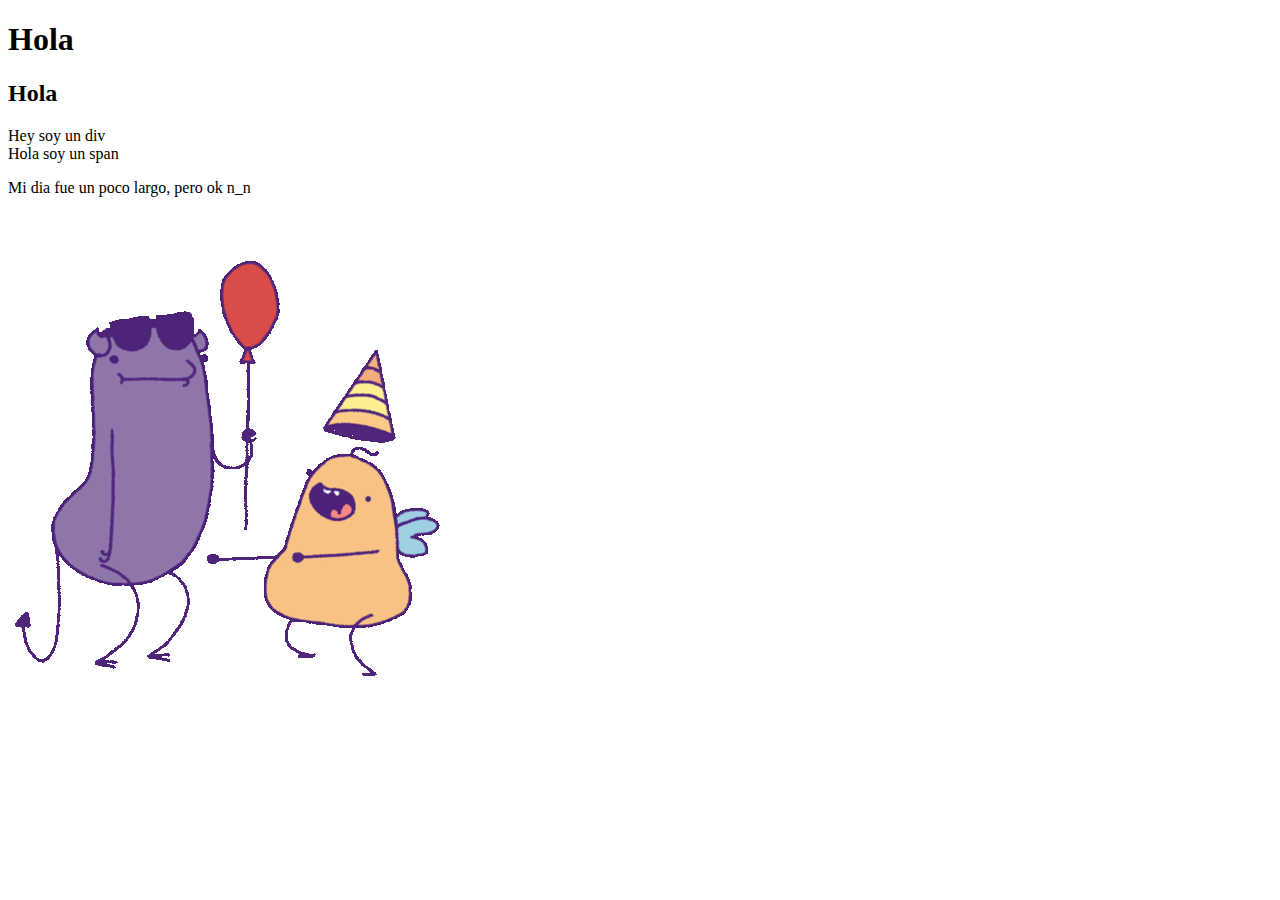
==== index.html @ 83a859d7 "Firts tags" ====
<!DOCTYPE html>
<html lang="en">
<head>
    <meta charset="UTF-8">
    <title>Document</title>
</head>
<body>
    <h1>Hola</h1>
    <h2>Hola</h2>
    <div>Hey soy un div</div>
    <span>Hola soy un span</span>
    <p>Mi dia fue un poco largo, pero ok n_n</p>
    <img src="imges/yay.gif" alt="">
</body>
</html>
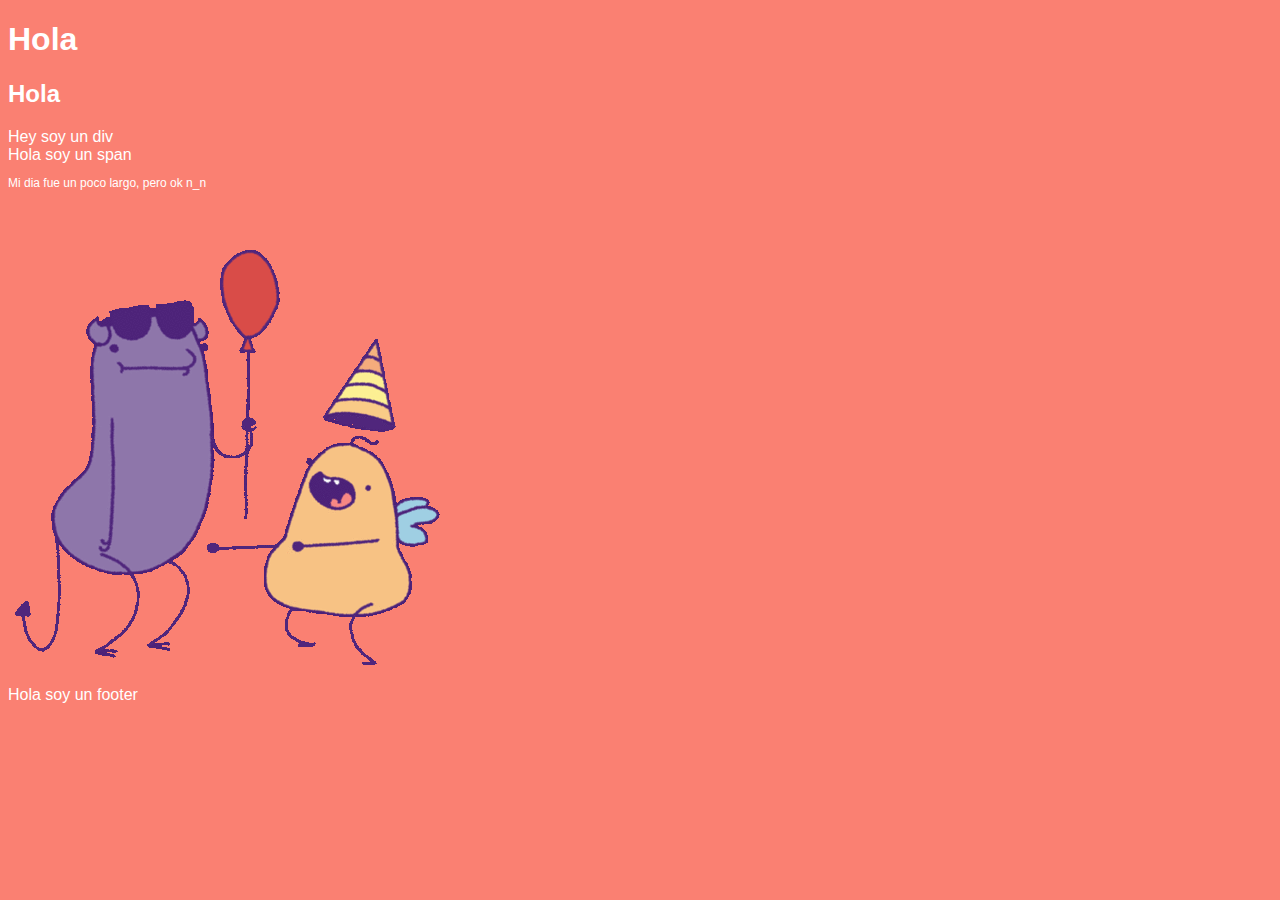
==== commit 2ea16603: "Estructura del proyecto" ====
--- a/index.html
+++ b/index.html
@@ -2,6 +2,8 @@
 <html lang="en">
 <head>
     <meta charset="UTF-8">
+    <meta name="description" content="This is a website">
+    <link rel="stylesheet" href="css/estilos.css">
     <title>Document</title>
 </head>
 <body>
@@ -10,6 +12,8 @@
     <div>Hey soy un div</div>
     <span>Hola soy un span</span>
     <p>Mi dia fue un poco largo, pero ok n_n</p>
-    <img src="imges/yay.gif" alt="">
+    <img src="images/yay.gif" alt="">
+    <footer>Hola soy un footer</footer>
+    <script src="scripts/script.js"></script>
 </body>
 </html>--- a/css/estilos.css
+++ b/css/estilos.css
@@ -0,0 +1,26 @@
+/*
+#  ·················
+#  ··_______________
+#  ·/·___/·___/·___/
+#  /·/__(__··|__··)·
+#  \___/____/____/··
+#  ·················
+*/
+body{
+    background: salmon;
+    font-family: helvetica;
+    color: white;
+  
+  }
+  
+  p{
+    font-size: 12px;
+  }
+  
+  #soyunid{
+    color: blue;
+  }
+  
+  .soyunaclase{
+    color: gray;
+  }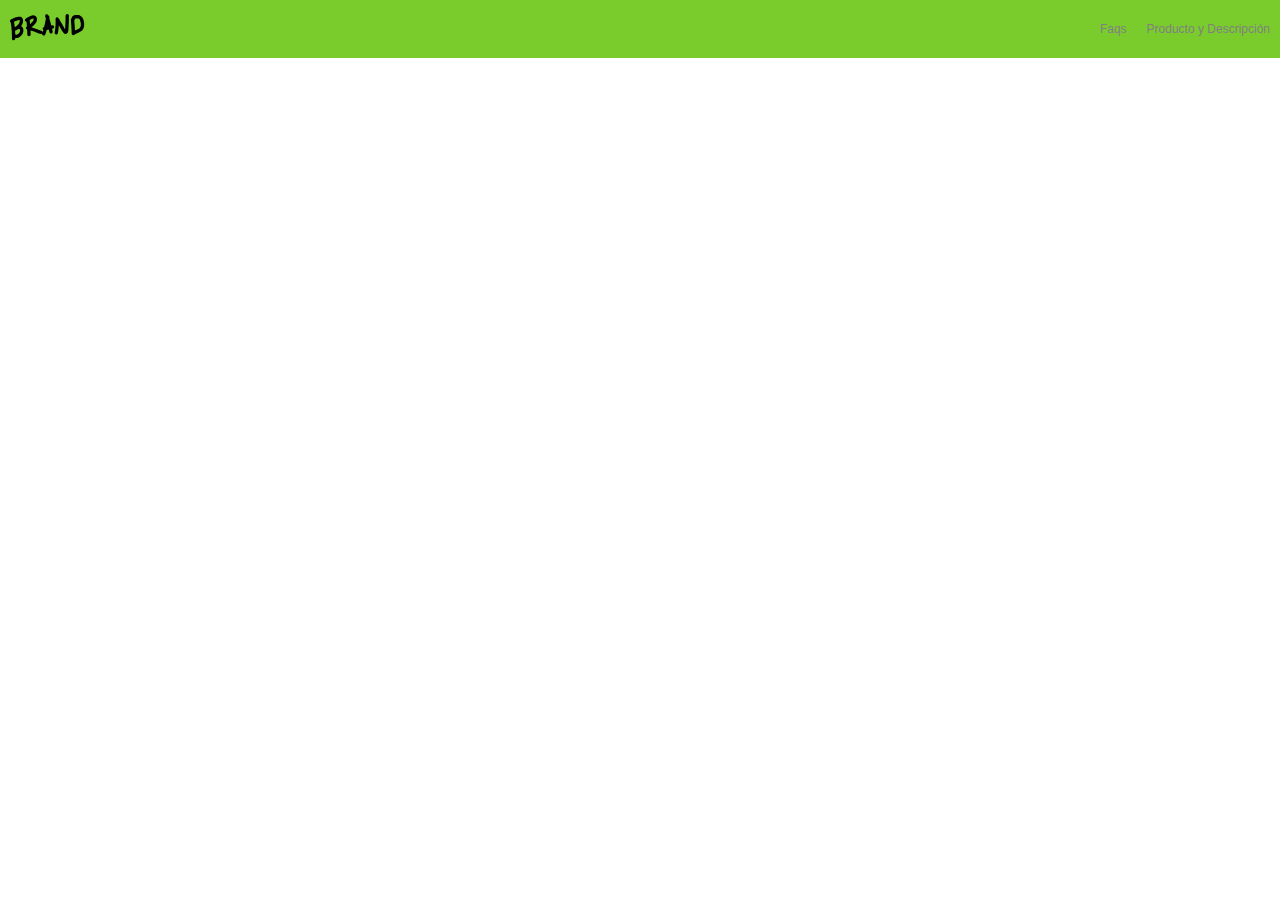
==== commit 9ab17fa2: "Maquetación de la pagina" ====
--- a/index.html
+++ b/index.html
@@ -1,19 +1,24 @@
 <!DOCTYPE html>
-<html lang="en">
+<html lang="es">
 <head>
     <meta charset="UTF-8">
     <meta name="description" content="This is a website">
     <link rel="stylesheet" href="css/estilos.css">
-    <title>Document</title>
+    <title>Brand</title>
 </head>
 <body>
-    <h1>Hola</h1>
-    <h2>Hola</h2>
-    <div>Hey soy un div</div>
-    <span>Hola soy un span</span>
-    <p>Mi dia fue un poco largo, pero ok n_n</p>
-    <img src="images/yay.gif" alt="">
-    <footer>Hola soy un footer</footer>
-    <script src="scripts/script.js"></script>
+    <!--Aqui comienza el navbar-->
+    <nav>
+        <div class="brand_image">
+            <img src="images/logo.png" alt="">
+        </div>
+        <div class="nav_options"></div>
+            <ul>
+                <li><a href="#">Faqs</a></li>
+                <li><a href="#">Producto y Descripción</a></li>
+            </ul>
+        
+    </nav>
+    <!--aqui acaba el navbar-->
 </body>
 </html>--- a/css/estilos.css
+++ b/css/estilos.css
@@ -6,21 +6,36 @@
 #  \___/____/____/··
 #  ·················
 */
-body{
-    background: salmon;
-    font-family: helvetica;
-    color: white;
-  
-  }
-  
-  p{
-    font-size: 12px;
-  }
-  
-  #soyunid{
-    color: blue;
-  }
-  
-  .soyunaclase{
-    color: gray;
-  }+hmtl,body{
+  padding: 0px;
+  margin: 0px;
+  font-size: 12px;
+  font-family:Helvetica, sans-serif
+}
+
+nav{
+  display: flex;
+  background-color:#7ACC2D;
+  padding: 10px;
+  color:white;
+  justify-content: space-between;
+  align-items: center;
+}
+
+nav ul{
+  display: flex;
+}
+
+nav li{
+  padding-left: 20px;
+  list-style: none;
+}
+
+nav li a{
+  color: grey;
+  text-decoration: none;
+}
+
+nav li a:hover{
+  color: white;
+}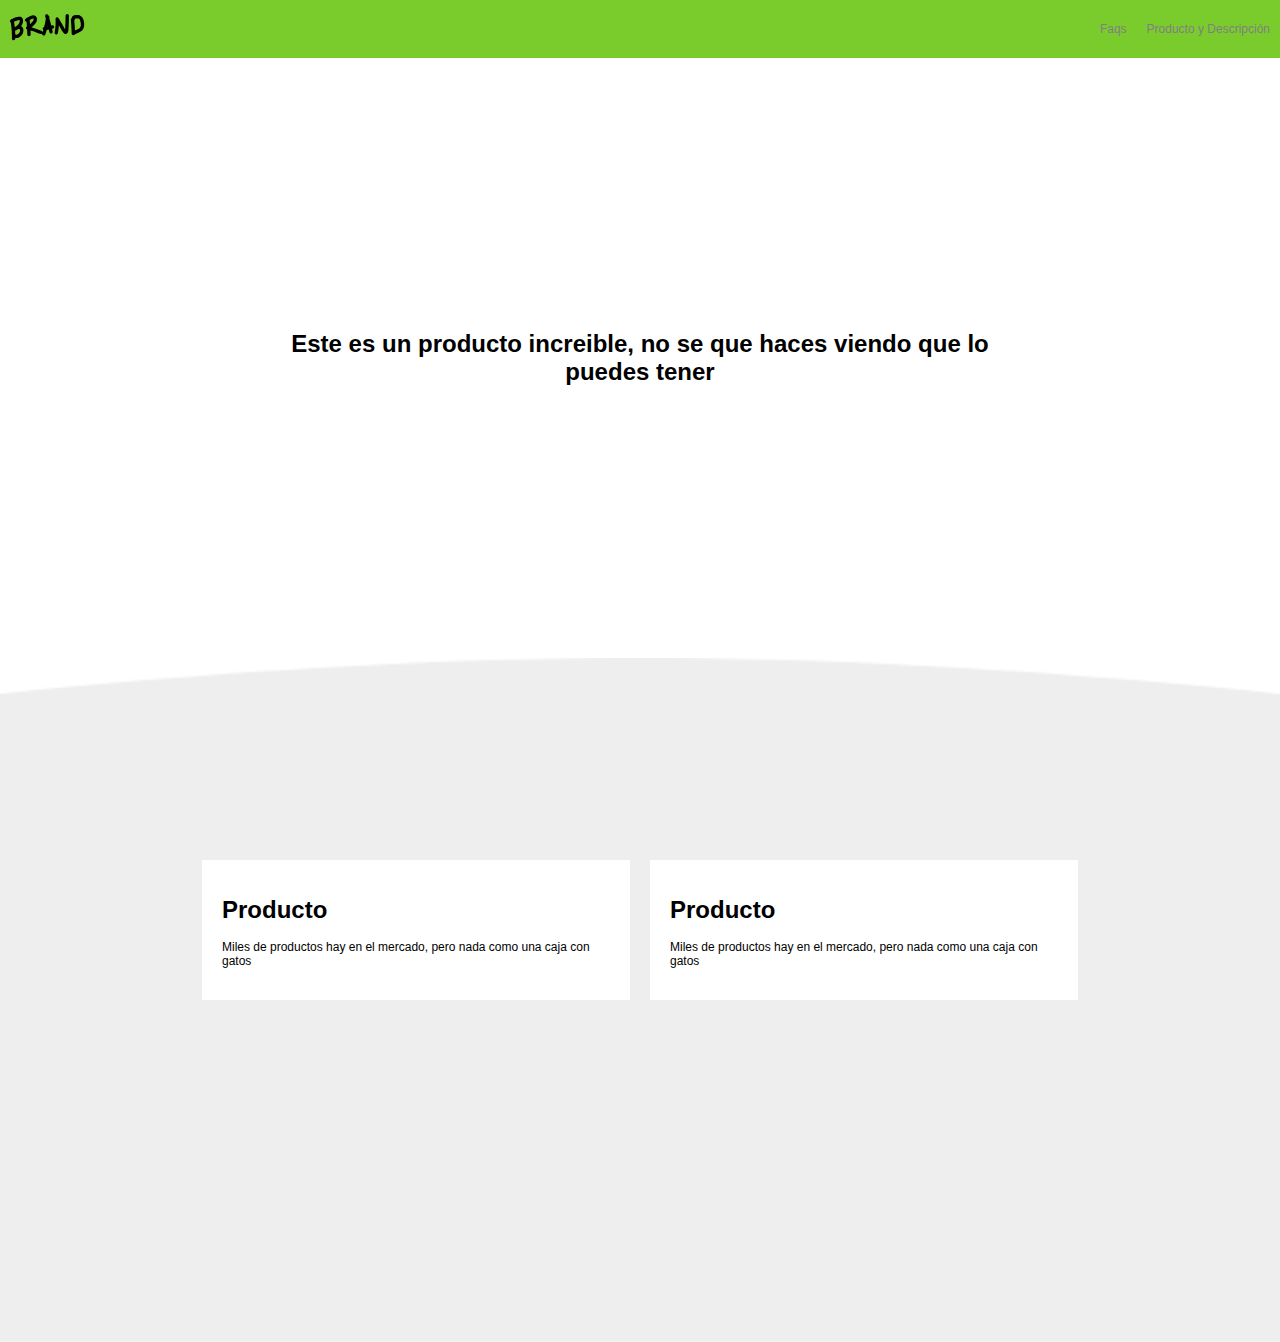
==== commit c68f1f61: "add section products" ====
--- a/index.html
+++ b/index.html
@@ -20,5 +20,25 @@
         
     </nav>
     <!--aqui acaba el navbar-->
+
+    <div class="main_section">
+        <h1>
+            Este es un producto increible, no se que haces viendo que lo puedes tener
+        </h1>
+    </div>   
+    <div class="products">
+        <div class="product">
+            <div class="content">
+                <h1>Producto</h1>
+                 <p>Miles de productos hay en el mercado, pero nada como una caja con gatos</p>
+            </div>
+        </div>
+        <div class="product">
+            <div class="content">
+                <h1>Producto</h1>
+                 <p>Miles de productos hay en el mercado, pero nada como una caja con gatos</p>
+            </div>
+        </div>
+    </div> 
 </body>
 </html>--- a/css/estilos.css
+++ b/css/estilos.css
@@ -38,4 +38,29 @@
 
 nav li a:hover{
   color: white;
+}
+
+/*------------------------------------- Main section  */
+
+.main_section{
+  padding: 20%;
+  text-align: center;
+}
+
+.products{
+  background-image: url("../images/curve.png");
+  height: 300px;
+  background-size: cover;
+  background-position: center top;
+  padding: 15%;
+  display: flex;
+}
+
+.product{
+  padding: 10px;
+}
+
+.product .content{
+  background-color: white;
+  padding: 20px;
 }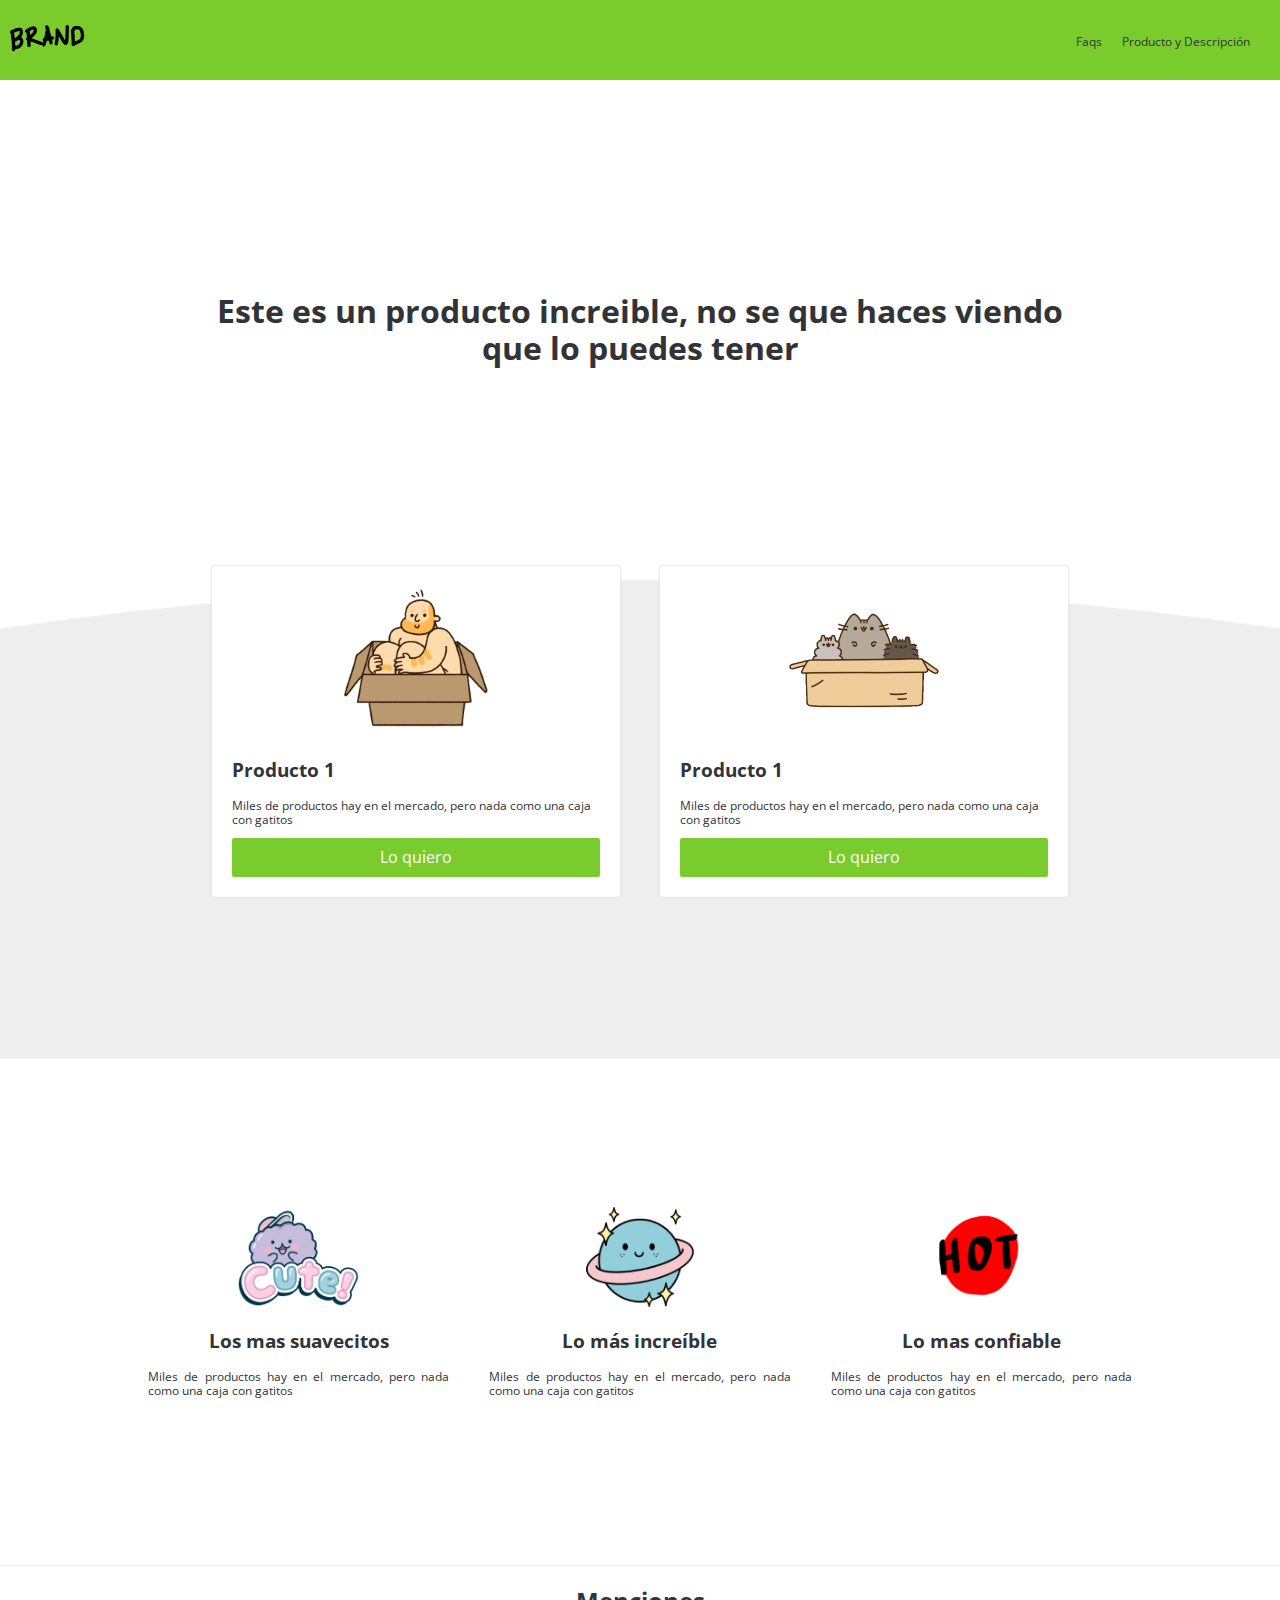
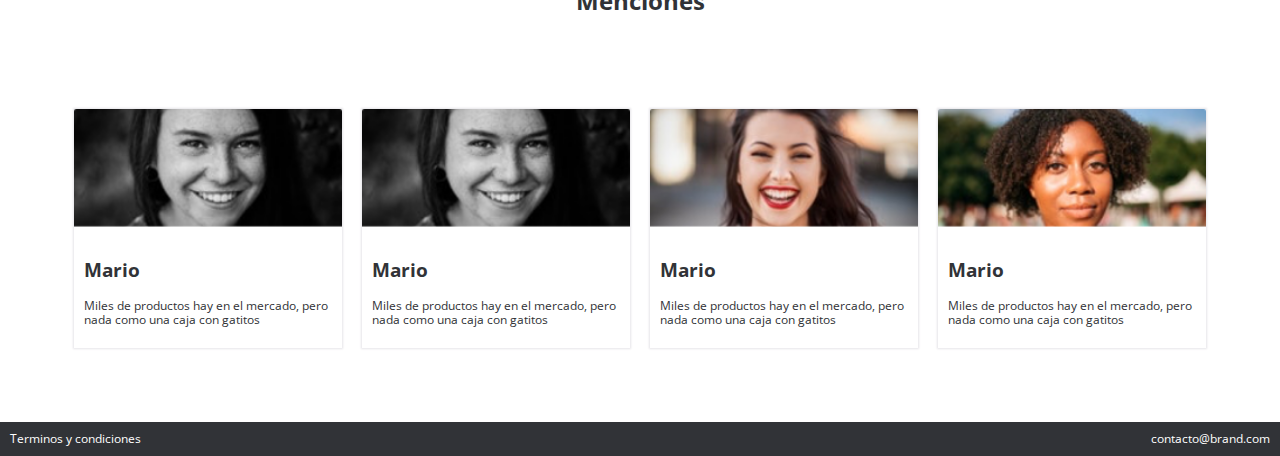
==== commit 84b01211: "Mucho por hoy" ====
--- a/index.html
+++ b/index.html
@@ -3,12 +3,15 @@
 <head>
     <meta charset="UTF-8">
     <meta name="description" content="This is a website">
+    <link rel="stylesheet" href="css/normalize.css">
+    <link rel="stylesheet" href="css/animation.css">
     <link rel="stylesheet" href="css/estilos.css">
-    <title>Brand</title>
+    <link rel="stylesheet" href="css/mobile.css">
+   <title>BRAND📦</title>
 </head>
 <body>
     <!--Aqui comienza el navbar-->
-    <nav>
+    <nav class="fadeInDown">
         <div class="brand_image">
             <img src="images/logo.png" alt="">
         </div>
@@ -21,24 +24,120 @@
     </nav>
     <!--aqui acaba el navbar-->
 
-    <div class="main_section">
+    <div class="main_section fadeIn">
         <h1>
             Este es un producto increible, no se que haces viendo que lo puedes tener
         </h1>
     </div>   
-    <div class="products">
-        <div class="product">
-            <div class="content">
-                <h1>Producto</h1>
-                 <p>Miles de productos hay en el mercado, pero nada como una caja con gatos</p>
+    <div class="products fadeInUp">
+       <div class="product">
+                      <div class="content">
+                        <div class="image-product">
+                          <img src="images/box1.png" alt="">
+                        </div>
+                        <h3>Producto 1</h3>
+                        <p>Miles de productos hay en el mercado, pero nada como una caja con gatitos</p>
+                        <button class="main_btn">
+                          Lo quiero
+                        </button>
+                      </div>
+                    </div>
+                    <div class="product">
+                      <div class="content">
+                        <div class="image-product">
+                          <img src="images/box2.png" alt="">
+                        </div>
+                        <h3>Producto 1</h3>
+                        <p>Miles de productos hay en el mercado, pero nada como una caja con gatitos</p>
+                        <button class="main_btn">
+                          Lo quiero
+                        </button>
+                      </div>
+                    </div>
+                  </div>
+<!-- Fin productos -->
+    <!-- Inicia beneficios -->
+    <div class="beneficios">
+            <div class="beneficio">
+              <div class="content_beneficio">
+                <img src="images/b1.png" alt="">
+                <h3>Los mas suavecitos</h3>
+                <p class="text_beneficio">
+                  Miles de productos hay en el mercado, pero nada como una caja con gatitos
+                </p>
+              </div>
             </div>
-        </div>
-        <div class="product">
-            <div class="content">
-                <h1>Producto</h1>
-                 <p>Miles de productos hay en el mercado, pero nada como una caja con gatos</p>
+            <div class="beneficio">
+              <div class="content_beneficio">
+                <img src="images/b2.png" alt="">
+                <h3>Lo más increíble</h3>
+                <p class="text_beneficio">
+                  Miles de productos hay en el mercado, pero nada como una caja con gatitos
+                </p>
+              </div>
             </div>
-        </div>
-    </div> 
-</body>
-</html>+            <div class="beneficio">
+              <div class="content_beneficio">
+                <img src="images/b3.png" alt="">
+                <h3>Lo mas confiable</h3>
+                <p class="text_beneficio">
+                  Miles de productos hay en el mercado, pero nada como una caja con gatitos
+                </p>
+              </div>
+            </div>
+          </div>
+          <!-- Fin beneficios -->
+          <hr>
+          <!-- Inicia menciones -->
+          <h2 class="mention_title">Menciones</h2>
+          <div class="mentions">
+            <div class="mention">
+              <div class="content_mention">
+                <img src="images/p2.png" alt="">
+                <div class="text">
+                  <h3>Mario</h3>
+                  <p>Miles de productos hay en el mercado, pero nada como una caja con gatitos</p>
+                </div>
+              </div>
+            </div>
+            <div class="mention">
+              <div class="content_mention">
+                <img src="images/p2.png" alt="">
+                <div class="text">
+                  <h3>Mario</h3>
+                  <p>Miles de productos hay en el mercado, pero nada como una caja con gatitos</p>
+                </div>
+              </div>
+            </div>
+            <div class="mention">
+              <div class="content_mention">
+                <img src="images/p3.png" alt="">
+                <div class="text">
+                  <h3>Mario</h3>
+                  <p>Miles de productos hay en el mercado, pero nada como una caja con gatitos</p>
+                </div>
+              </div>
+            </div>
+            <div class="mention">
+              <div class="content_mention">
+                <img src="images/p4.png" alt="">
+                <div class="text">
+                  <h3>Mario</h3>
+                  <p>Miles de productos hay en el mercado, pero nada como una caja con gatitos</p>
+                </div>
+              </div>
+            </div>
+          </div>
+          <!-- Fin de menciones -->
+          <!-- Inicio de footer -->
+          <footer>
+            <div class="option">Terminos y condiciones</div>
+            <div class="option">contacto@brand.com</div>
+          </footer>
+          <!-- Fin de Footer -->
+      
+          <!-- Script -->
+          <script src="scripts/script.js"></script>
+    </body> <!-- Cierra body -->
+</html> <!-- Cierra html -->
+      --- a/css/animation.css
+++ b/css/animation.css
@@ -0,0 +1,63 @@
+.fadeIn{
+    -webkit-animation-duration: 4s;
+    animation-duration: 4s;
+    -webkit-animation-fill-mode: both;
+    animation-fill-mode: both;
+    -webkit-animation-name: fadeIn;
+    animation-name: fadeIn;
+}
+
+@keyframes fadeIn{
+    from{
+        opacity: 0;
+    }
+    to{
+        opacity: 1;
+    }
+}
+
+
+
+.fadeInDown{
+    -webkit-animation-duration: 1s;
+    animation-duration: 1s;
+    -webkit-animation-fill-mode: both;
+    animation-fill-mode: both;
+    -webkit-animation-name: fadeIn;
+    animation-name: fadeIn;
+}
+
+
+@keyframes fadeInDown{
+        from{
+            opacity: 0;
+            -webkit-transform: translate3d(0,-100%,0);
+            transform: translate3d(0,-100%,0);
+        }to{
+            opacity: 1;
+            -webkit-transform: translate3d(0,0,0);
+            transform: translate3d(0,0,0);
+        }
+}
+
+.fadeInUp{
+    -webkit-animation-duration: 1s;
+    animation-duration: 1s;
+    -webkit-animation-fill-mode: both;
+    animation-fill-mode: both;
+    -webkit-animation-name: fadeInUp;
+    animation-name: fadeInUp;
+}
+
+
+@keyframes fadeInUp{
+        from{
+            opacity: 0;
+            -webkit-transform: translate3d(0,100%,0);
+            transform: translate3d(0,100%,0);
+        }to{
+            opacity: 1;
+            -webkit-transform: translate3d(0,0,0);
+            transform: translate3d(0,0,0);
+        }
+}--- a/css/estilos.css
+++ b/css/estilos.css
@@ -6,61 +6,177 @@
 #  \___/____/____/··
 #  ·················
 */
-hmtl,body{
-  padding: 0px;
-  margin: 0px;
-  font-size: 12px;
-  font-family:Helvetica, sans-serif
+@import url('https://fonts.googleapis.com/css?family=Open+Sans:400,700');
+/*------ Variables */
+:root{
+  /*------ Colores */
+  --green-color: #7ACC2D;
+  --black-color: #313337;
+  --white-color: white;
+  /*------ Tipografía */
+  --normal:12px;
+  /*------ Espaciado */
+  --space:10px;
+  --space-2:20px;
+  /*------ Box shadow*/
+  --box:0px 0 2px 1px #e6e5e9;
 }
+
+/* -------------------------------------------  */
+html, body{
+  margin:0;
+  padding: 0;
+  font-family: 'Open Sans', sans-serif;
+  color: var(--black-color);
+}
+
+p{
+  font-size: var(--normal);
+}
+
 
 nav{
   display: flex;
-  background-color:#7ACC2D;
-  padding: 10px;
-  color:white;
   justify-content: space-between;
   align-items: center;
+  padding: var(--space);
+  min-height: 60px;
+  background-color: var(--green-color);
 }
 
-nav ul{
+nav a{
+  text-decoration: none;
+  color: var(--black-color);
+  font-size: var(--normal);
+}
+
+nav a:hover{
+  color: var(--white-color);
+}
+
+nav ul {
   display: flex;
 }
 
-nav li{
-  padding-left: 20px;
+nav ul li{
+  padding-right: 20px;
   list-style: none;
 }
 
-nav li a{
-  color: grey;
-  text-decoration: none;
+hr{
+  opacity: .2;
 }
 
-nav li a:hover{
-  color: white;
+/* ------------------------------------------- MAIN SECTION */
+
+.main_section{
+  text-align: center;
+  padding: 15%;
 }
 
-/*------------------------------------- Main section  */
+/* -------------------------------------------  PRODUCTOS */
 
-.main_section{
-  padding: 20%;
+.products{
+  background-image: url("../images/curve.png");
+  padding: 15%;
+  background-position: center top;
+  background-repeat: no-repeat;
+  display: flex;
+  height: 95px;
+  background-size: cover;
+
+}
+
+.product{
+  padding: 20px;
+  margin-top: -226px;
+}
+
+.image-product{
   text-align: center;
 }
 
-.products{
-  background-image: url("../images/curve.png");
-  height: 300px;
-  background-size: cover;
-  background-position: center top;
-  padding: 15%;
+.content{
+  padding: 20px;
+  background: var(--white-color);
+  border-radius: 3px;
+  box-shadow: 0px 0 2px 1px #e6e5e9;
+}
+
+.main_btn{
+  padding: var(--space);
+  background-color: var(--green-color);
+  width: 100%;
+  border: 0px;
+  border-radius: 2px;
+  cursor: pointer;
+  color: var(--white-color);
+}
+.main_btn:hover{
+  background-color: #63a426;
+}
+
+/* Beneficios */
+.beneficios{
+  padding: 10%;
   display: flex;
 }
 
-.product{
-  padding: 10px;
+.beneficio{
+  text-align: center;
+  padding: 20px;
 }
 
-.product .content{
-  background-color: white;
-  padding: 20px;
-}+.beneficio img{
+  max-height: 100px
+}
+
+.text_beneficio{
+  text-align: justify;
+}
+
+/* Mentions */
+.mentions{
+  display: flex;
+  padding: 5%;
+}
+.mention img{
+  width: 100%;
+}
+h2.mention_title{
+  text-align: center;
+}
+.mention{
+  padding: var(--space);
+}
+.content_mention{
+  box-shadow: 0px 0 2px 1px #e6e5e9;
+}
+.mention .text{
+  padding: var(--space);
+}
+/* ------------------------------------------- Venta */
+
+.modulo_pago{
+background-color:var(--white-color);
+box-shadow: var(--box);
+padding:var(--space);
+}
+
+.modulo_pago_images{
+  max-width: 150px;
+  text-align: center;
+  width: 100%;
+  margin:auto;
+}
+
+
+/* ------------------------------------------- Footer */
+footer{
+  display: flex;
+  justify-content: space-between;
+  font-size: var(--normal);
+  background-color: var(--black-color);
+  padding: var(--space);
+  color: var(--white-color);
+}
--- a/css/mobile.css
+++ b/css/mobile.css
@@ -0,0 +1,18 @@
+@media (max-width: 600px) {
+
+  .products{
+    display: inherit;
+    height: auto;
+  }
+  .product{
+    margin-top: auto;
+  }
+  .main_section{
+    padding: 4%;
+  }
+  .beneficios, .mentions{
+    display: inherit;
+  }
+
+
+}
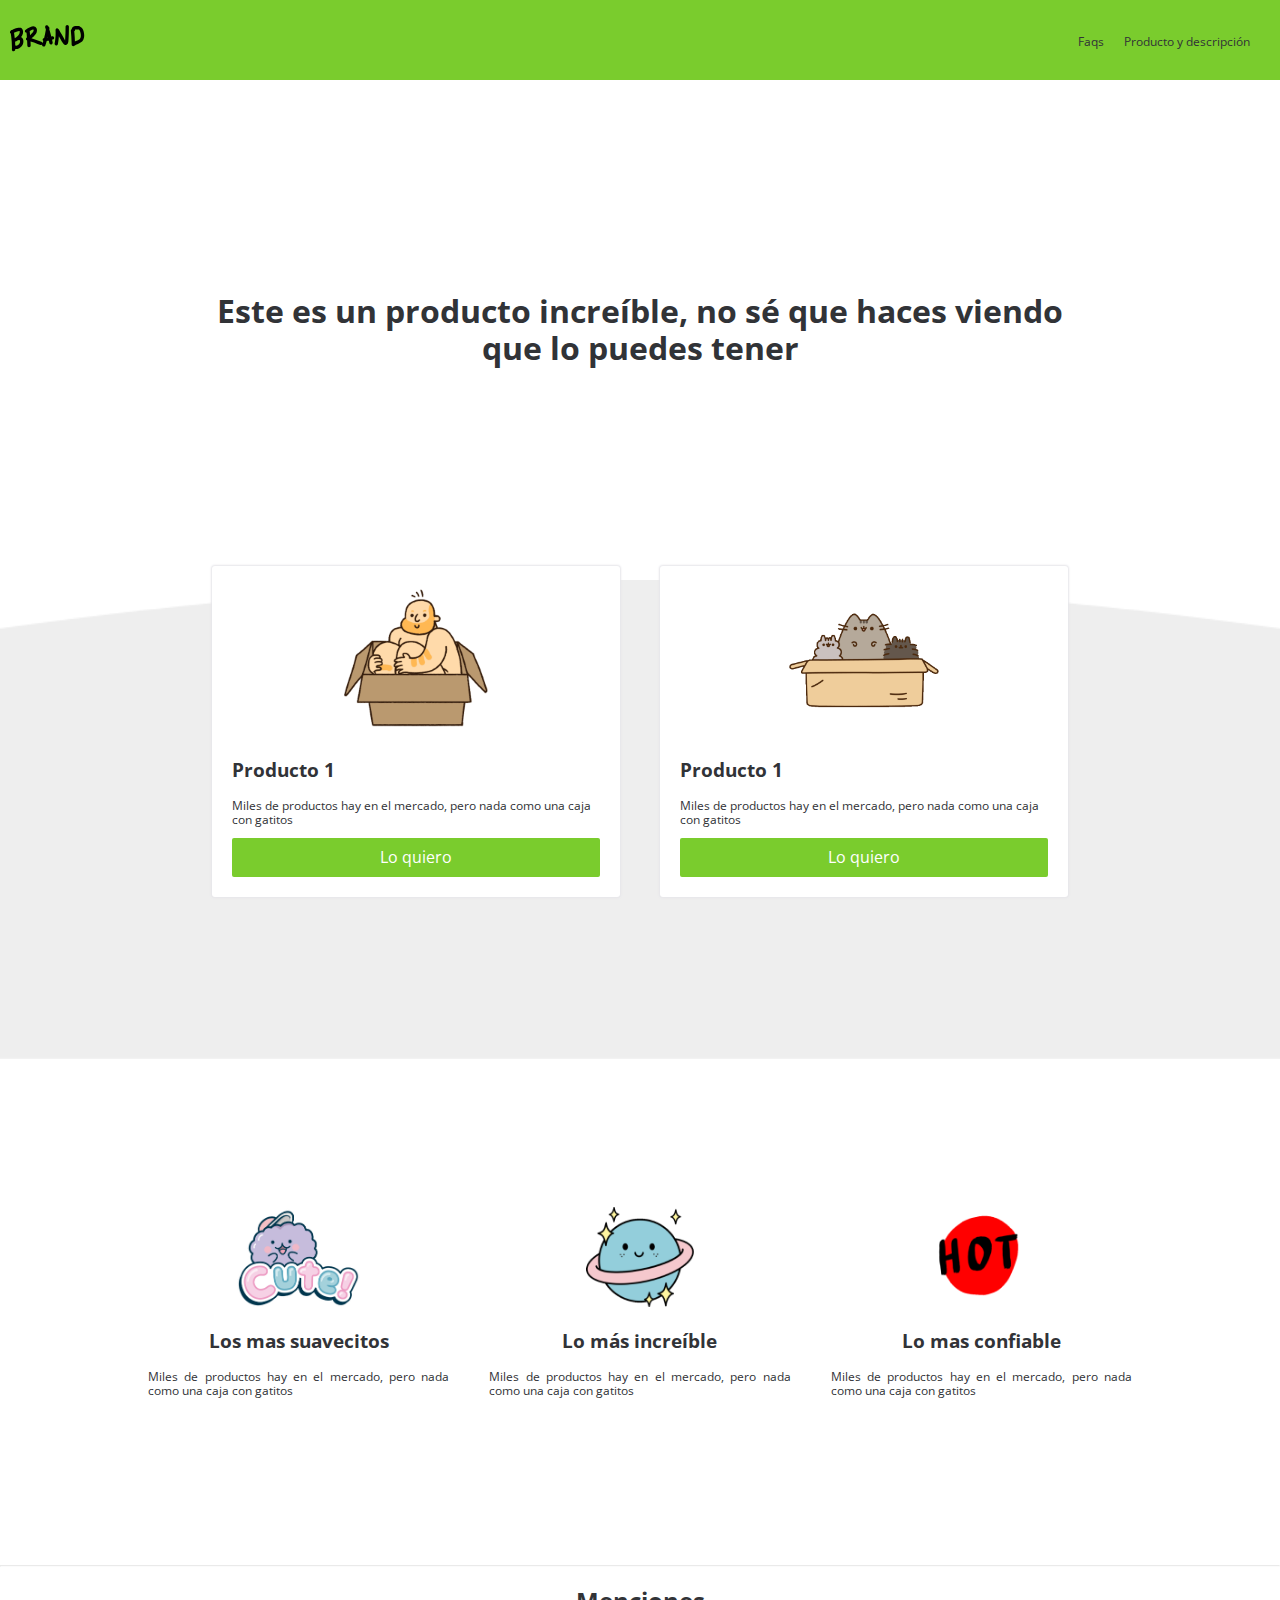
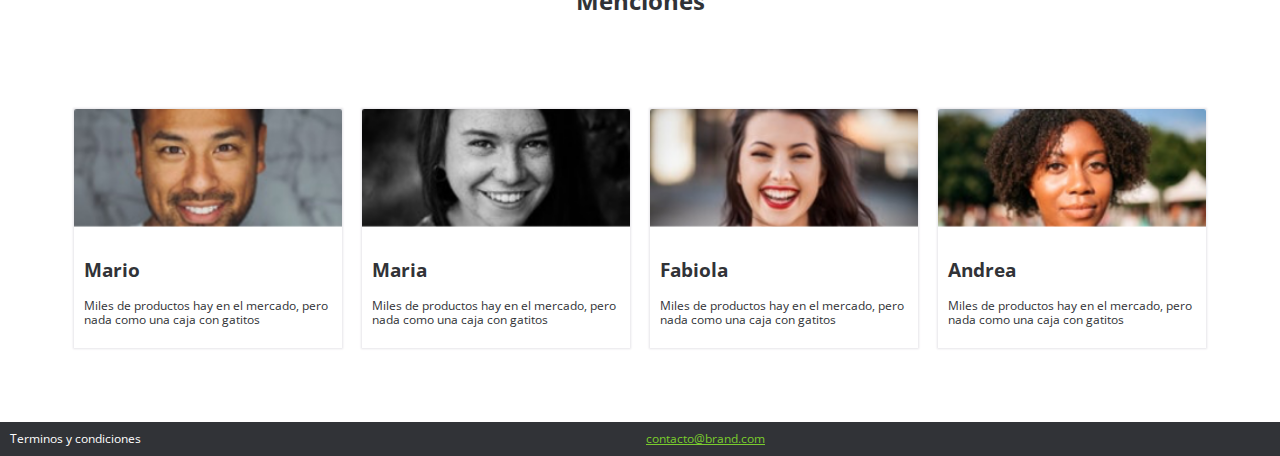
==== commit f66eb22f: "Final del proyecto" ====
--- a/index.html
+++ b/index.html
@@ -1,143 +1,144 @@
 <!DOCTYPE html>
-<html lang="es">
-<head>
-    <meta charset="UTF-8">
-    <meta name="description" content="This is a website">
+<html lang="en">
+  <head>
+    <meta charset="utf-8">
+    <meta name="description" content="Este es un sitio de producto genial">
+    <!-- Aqui podemos poner algún framework -->
+
+    <!-- Aqui podemos poner algún framework -->
     <link rel="stylesheet" href="css/normalize.css">
-    <link rel="stylesheet" href="css/animation.css">
     <link rel="stylesheet" href="css/estilos.css">
     <link rel="stylesheet" href="css/mobile.css">
-   <title>BRAND📦</title>
-</head>
-<body>
-    <!--Aqui comienza el navbar-->
+    <link rel="stylesheet" href="css/animations.css">
+    <title>BRAND📦</title>
+
+  </head> <!-- Cierra head -->
+  <body>
     <nav class="fadeInDown">
-        <div class="brand_image">
-            <img src="images/logo.png" alt="">
+      <a href="#"><img src="images/logo.png" alt=""></a>
+      <ul>
+        <li>
+          <a href="#">Faqs</a></li>
+        <li>
+          <a href="producto.html">Producto y descripción</a></li>
+      </ul>
+    </nav>
+    <h1 class="main_section fadeIn">
+      Este es un producto increíble, no sé que haces viendo que lo puedes tener
+    </h1>
+    <!-- Inicio productos -->
+    <div class="products">
+      <div class="product fadeInUp">
+        <div class="content">
+          <div class="image-product">
+            <img src="images/box1.png" alt="">
+          </div>
+          <h3>Producto 1</h3>
+          <p>Miles de productos hay en el mercado, pero nada como una caja con gatitos</p>
+          <a href="venta.html">
+              <button class="main_btn">
+                  Lo quiero
+               </button>
+          </a>
         </div>
-        <div class="nav_options"></div>
-            <ul>
-                <li><a href="#">Faqs</a></li>
-                <li><a href="#">Producto y Descripción</a></li>
-            </ul>
-        
-    </nav>
-    <!--aqui acaba el navbar-->
-
-    <div class="main_section fadeIn">
-        <h1>
-            Este es un producto increible, no se que haces viendo que lo puedes tener
-        </h1>
-    </div>   
-    <div class="products fadeInUp">
-       <div class="product">
-                      <div class="content">
-                        <div class="image-product">
-                          <img src="images/box1.png" alt="">
-                        </div>
-                        <h3>Producto 1</h3>
-                        <p>Miles de productos hay en el mercado, pero nada como una caja con gatitos</p>
-                        <button class="main_btn">
-                          Lo quiero
-                        </button>
-                      </div>
-                    </div>
-                    <div class="product">
-                      <div class="content">
-                        <div class="image-product">
-                          <img src="images/box2.png" alt="">
-                        </div>
-                        <h3>Producto 1</h3>
-                        <p>Miles de productos hay en el mercado, pero nada como una caja con gatitos</p>
-                        <button class="main_btn">
-                          Lo quiero
-                        </button>
-                      </div>
-                    </div>
-                  </div>
-<!-- Fin productos -->
+      </div>
+      <div class="product fadeInUp">
+        <div class="content">
+          <div class="image-product">
+            <img src="images/box2.png" alt="">
+          </div>
+          <h3>Producto 1</h3>
+          <p>Miles de productos hay en el mercado, pero nada como una caja con gatitos</p>
+          <a href="venta.html">
+              <button class="main_btn">
+                   Lo quiero
+                </button>
+          </a>
+        </div>
+      </div>
+    </div>
+    <!-- Fin productos -->
     <!-- Inicia beneficios -->
     <div class="beneficios">
-            <div class="beneficio">
-              <div class="content_beneficio">
-                <img src="images/b1.png" alt="">
-                <h3>Los mas suavecitos</h3>
-                <p class="text_beneficio">
-                  Miles de productos hay en el mercado, pero nada como una caja con gatitos
-                </p>
-              </div>
-            </div>
-            <div class="beneficio">
-              <div class="content_beneficio">
-                <img src="images/b2.png" alt="">
-                <h3>Lo más increíble</h3>
-                <p class="text_beneficio">
-                  Miles de productos hay en el mercado, pero nada como una caja con gatitos
-                </p>
-              </div>
-            </div>
-            <div class="beneficio">
-              <div class="content_beneficio">
-                <img src="images/b3.png" alt="">
-                <h3>Lo mas confiable</h3>
-                <p class="text_beneficio">
-                  Miles de productos hay en el mercado, pero nada como una caja con gatitos
-                </p>
-              </div>
-            </div>
+      <div class="beneficio">
+        <div class="content_beneficio">
+          <img src="images/b1.png" alt="">
+          <h3>Los mas suavecitos</h3>
+          <p class="text_beneficio">
+            Miles de productos hay en el mercado, pero nada como una caja con gatitos
+          </p>
+        </div>
+      </div>
+      <div class="beneficio">
+        <div class="content_beneficio">
+          <img src="images/b2.png" alt="">
+          <h3>Lo más increíble</h3>
+          <p class="text_beneficio">
+            Miles de productos hay en el mercado, pero nada como una caja con gatitos
+          </p>
+        </div>
+      </div>
+      <div class="beneficio">
+        <div class="content_beneficio">
+          <img src="images/b3.png" alt="">
+          <h3>Lo mas confiable</h3>
+          <p class="text_beneficio">
+            Miles de productos hay en el mercado, pero nada como una caja con gatitos
+          </p>
+        </div>
+      </div>
+    </div>
+    <!-- Fin beneficios -->
+    <hr>
+    <!-- Inicia menciones -->
+    <h2 class="mention_title">Menciones</h2>
+    <div class="mentions">
+      <div class="mention">
+        <div class="content_mention">
+          <img src="images/p1.png" alt="">
+          <div class="text">
+            <h3>Mario</h3>
+            <p>Miles de productos hay en el mercado, pero nada como una caja con gatitos</p>
           </div>
-          <!-- Fin beneficios -->
-          <hr>
-          <!-- Inicia menciones -->
-          <h2 class="mention_title">Menciones</h2>
-          <div class="mentions">
-            <div class="mention">
-              <div class="content_mention">
-                <img src="images/p2.png" alt="">
-                <div class="text">
-                  <h3>Mario</h3>
-                  <p>Miles de productos hay en el mercado, pero nada como una caja con gatitos</p>
-                </div>
-              </div>
-            </div>
-            <div class="mention">
-              <div class="content_mention">
-                <img src="images/p2.png" alt="">
-                <div class="text">
-                  <h3>Mario</h3>
-                  <p>Miles de productos hay en el mercado, pero nada como una caja con gatitos</p>
-                </div>
-              </div>
-            </div>
-            <div class="mention">
-              <div class="content_mention">
-                <img src="images/p3.png" alt="">
-                <div class="text">
-                  <h3>Mario</h3>
-                  <p>Miles de productos hay en el mercado, pero nada como una caja con gatitos</p>
-                </div>
-              </div>
-            </div>
-            <div class="mention">
-              <div class="content_mention">
-                <img src="images/p4.png" alt="">
-                <div class="text">
-                  <h3>Mario</h3>
-                  <p>Miles de productos hay en el mercado, pero nada como una caja con gatitos</p>
-                </div>
-              </div>
-            </div>
+        </div>
+      </div>
+      <div class="mention">
+        <div class="content_mention">
+          <img src="images/p2.png" alt="">
+          <div class="text">
+            <h3>Maria</h3>
+            <p>Miles de productos hay en el mercado, pero nada como una caja con gatitos</p>
           </div>
-          <!-- Fin de menciones -->
-          <!-- Inicio de footer -->
-          <footer>
-            <div class="option">Terminos y condiciones</div>
-            <div class="option">contacto@brand.com</div>
-          </footer>
-          <!-- Fin de Footer -->
-      
-          <!-- Script -->
-          <script src="scripts/script.js"></script>
-    </body> <!-- Cierra body -->
-</html> <!-- Cierra html -->
-      +        </div>
+      </div>
+      <div class="mention">
+        <div class="content_mention">
+          <img src="images/p3.png" alt="">
+          <div class="text">
+            <h3>Fabiola</h3>
+            <p>Miles de productos hay en el mercado, pero nada como una caja con gatitos</p>
+          </div>
+        </div>
+      </div>
+      <div class="mention">
+        <div class="content_mention">
+          <img src="images/p4.png" alt="">
+          <div class="text">
+            <h3>Andrea</h3>
+            <p>Miles de productos hay en el mercado, pero nada como una caja con gatitos</p>
+          </div>
+        </div>
+      </div>
+    </div>
+    <!-- Fin de menciones -->
+    <!-- Inicio de footer -->
+    <footer>
+      <div class="option">Terminos y condiciones</div>
+      <div class="option contact"><a href="mailto:contacto@brand.com">contacto@brand.com</div>
+    </footer>
+    <!-- Fin de Footer -->
+
+    <!-- Script -->
+    <script data-cfasync="false" src="/cdn-cgi/scripts/5c5dd728/cloudflare-static/email-decode.min.js"></script><script src="scripts/script.js"></script>
+  </body> <!-- Cierra body -->
+</html> <!-- Cierra html -->--- a/css/estilos.css
+++ b/css/estilos.css
@@ -30,9 +30,10 @@
   color: var(--black-color);
 }
 
-p{
+p,label{
   font-size: var(--normal);
 }
+
 
 
 nav{
@@ -170,6 +171,19 @@
   margin:auto;
 }
 
+.data{
+ margin-top: 10px;
+ width: 100%;
+ height: 35px;
+ border-radius: 2px;
+ border: 1px solid var(--black-color);
+ box-sizing: border-box;/*Toma como referncia los atributos del que lo contiene*/
+}
+
+.modulo_pago .main_btn{
+ margin-top: 10px; 
+
+}
 
 /* ------------------------------------------- Footer */
 footer{
@@ -180,3 +194,8 @@
   padding: var(--space);
   color: var(--white-color);
 }
+
+
+.contact a{
+  color:var(--green-color);
+}